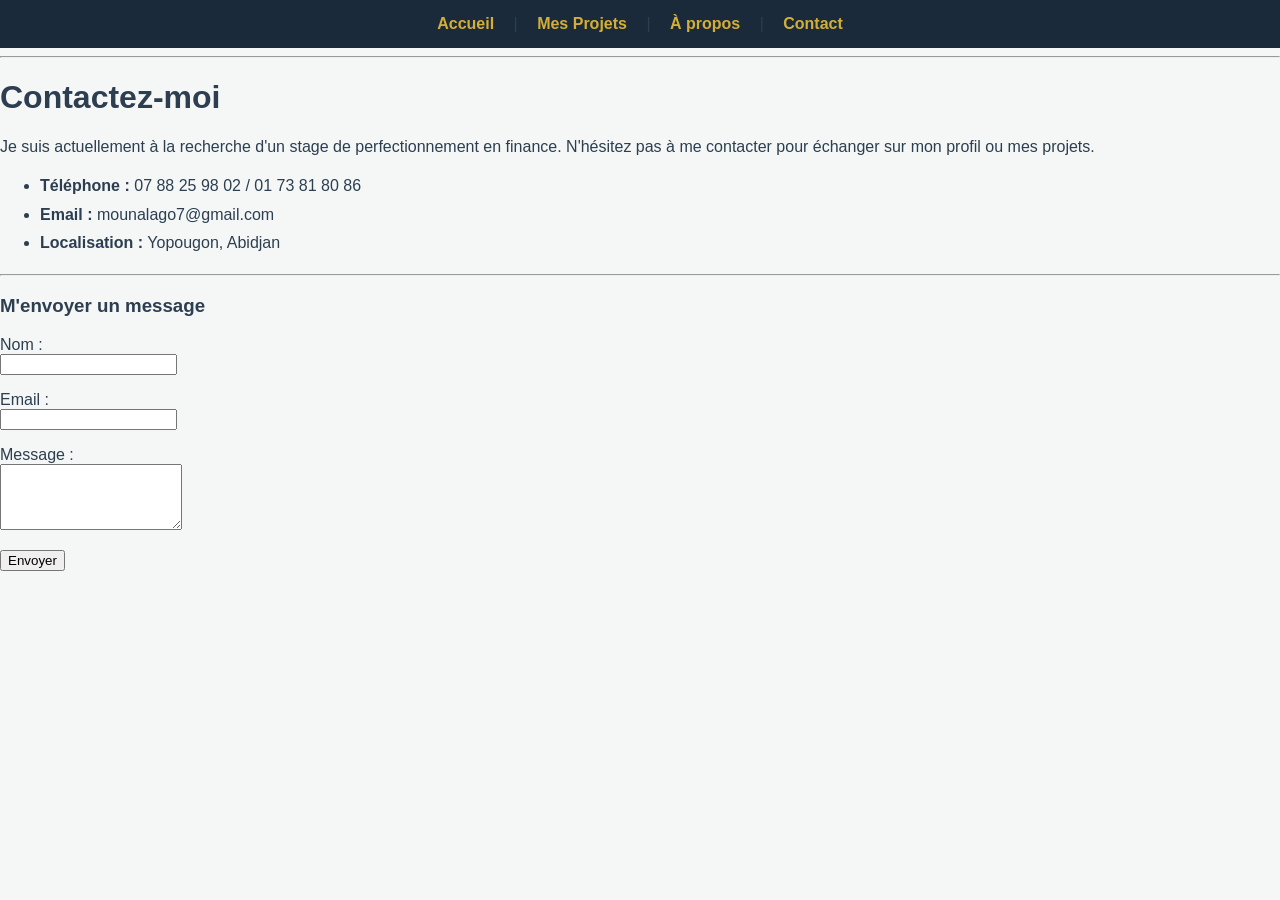
==== contact.html @ ef84bd19 "Add files via upload" ====
<!DOCTYPE html>
<html lang="fr">
<head>
    <meta charset="UTF-8">
    <link rel="stylesheet" href="style.css">
    <title>Mon Portfolio - Accueil</title>
</head>
<body>

    <nav>
        <a href="index.html">Accueil</a> | 
        <a href="projets.html">Mes Projets</a> | 
        <a href="propos.html">À propos</a> | 
        <a href="contact.html">Contact</a>
    </nav>

    <hr>

    <h1>Contactez-moi</h1>
    <p>Je suis actuellement à la recherche d'un stage de perfectionnement en finance. N'hésitez pas à me contacter pour échanger sur mon profil ou mes projets.</p>

    <ul>
        <li><strong>Téléphone :</strong> 07 88 25 98 02 / 01 73 81 80 86</li>
        <li><strong>Email :</strong> mounalago7@gmail.com</li>
        <li><strong>Localisation :</strong> Yopougon, Abidjan</li>
    </ul>

    <hr>

    <h3>M'envoyer un message</h3>
    <form id="contactForm">
        <p>
            <label>Nom :</label><br>
            <input type="text" id="nom" required>
        </p>
        <p>
            <label>Email :</label><br>
            <input type="email" id="email" required>
        </p>
        <p>
            <label>Message :</label><br>
            <textarea id="message" rows="4"></textarea>
        </p>
        <button type="submit">Envoyer</button>
    </form>

    <p id="confirmation" style="color: green; display: none;">Merci ! Votre message a bien été envoyé (simulation).</p>

    <script src="script.js"></script>

</body>
</html>
---- style.css ----
/* Design général */
body { font-family: 'Arial', sans-serif; background-color: #f4f7f6; color: #2c3e50; margin: 0; }
nav { background-color: #1a2a3a; padding: 15px; text-align: center; }
nav a { color: #d4af37; text-decoration: none; margin: 0 15px; font-weight: bold; }
.container { max-width: 900px; margin: 30px auto; background: white; padding: 30px; border-radius: 10px; box-shadow: 0 5px 15px rgba(0,0,0,0.1); }

/* Mise en page Flex */
.presentation-flex { display: flex; justify-content: space-between; align-items: center; gap: 30px; }
.image-box img { width: 250px; border-radius: 15px; border: 3px solid #d4af37; box-shadow: 0 5px 15px rgba(0,0,0,0.2); }

/* Jauges de compétences */
.skill-container { margin-bottom: 15px; }
.skill-info { display: flex; justify-content: space-between; font-weight: bold; margin-bottom: 5px; }
.barre-vide { width: 100%; background-color: #e0e0e0; border-radius: 10px; height: 10px; }
.barre-remplie { height: 100%; border-radius: 10px; background-color: #1abc9c; }
.finance { width: 90%; }
.excel { width: 85%; }
.web { width: 70%; }

/* Listes */
ul { line-height: 1.8; }
.hobbies li { list-style-type: "✨ "; margin-left: 20px; }
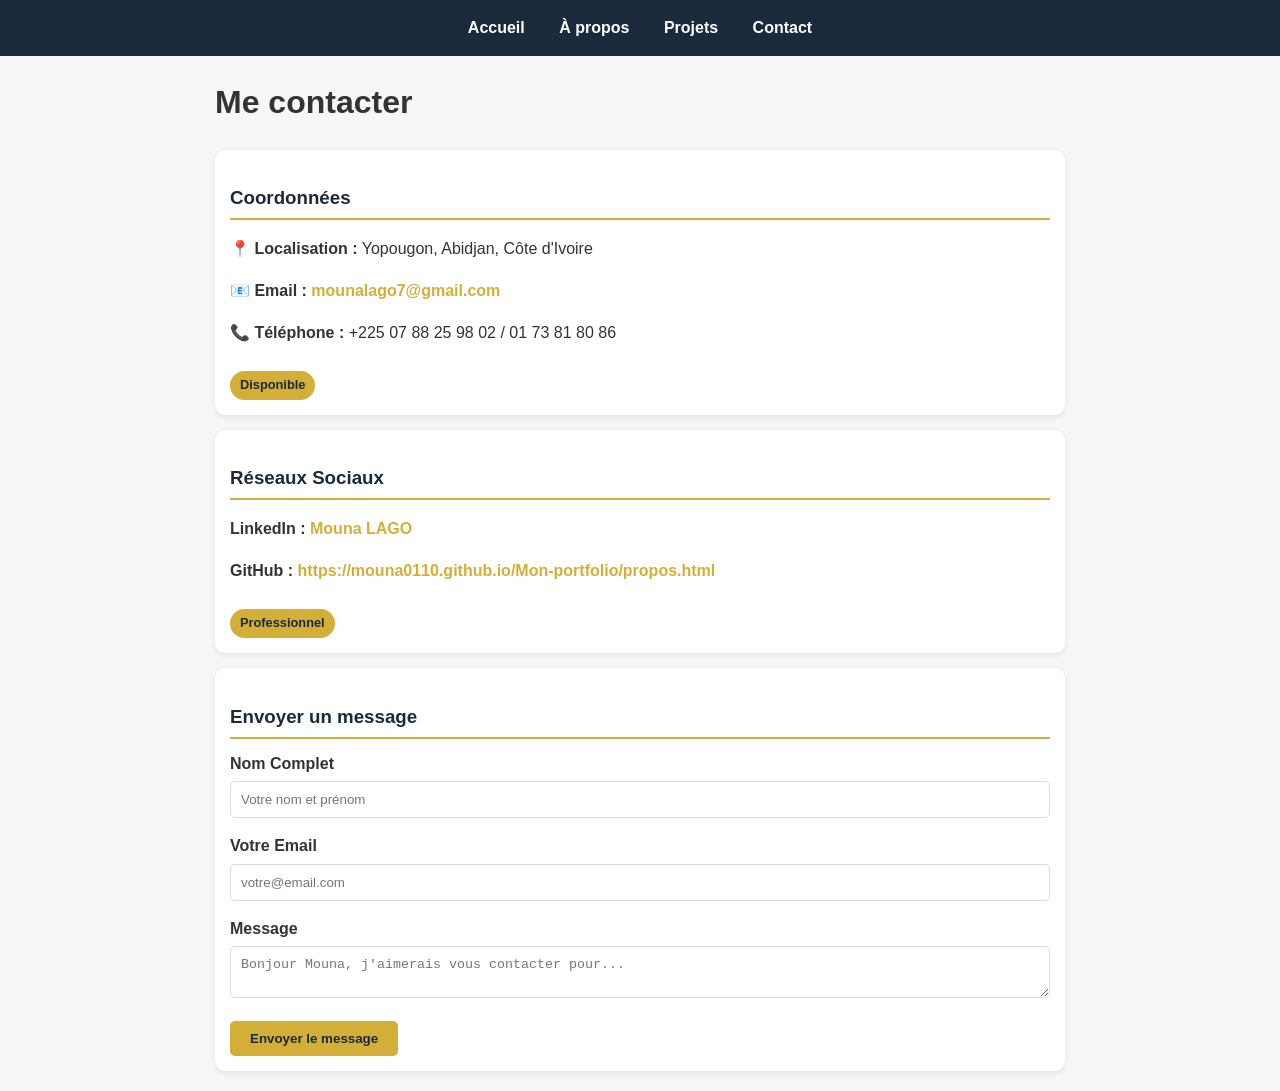
==== commit 74b46fa6: "Add files via upload" ====
--- a/contact.html
+++ b/contact.html
@@ -2,51 +2,60 @@
 <html lang="fr">
 <head>
     <meta charset="UTF-8">
+    <meta name="viewport" content="width=device-width, initial-scale=1.0">
+    <title>Contact - Mouna Martine Djédjé LAGO</title>
     <link rel="stylesheet" href="style.css">
-    <title>Mon Portfolio - Accueil</title>
 </head>
 <body>
-
     <nav>
-        <a href="index.html">Accueil</a> | 
-        <a href="projets.html">Mes Projets</a> | 
-        <a href="propos.html">À propos</a> | 
+        <a href="index.html">Accueil</a>
+        <a href="propos.html">À propos</a>
+        <a href="projets.html">Projets</a>
         <a href="contact.html">Contact</a>
     </nav>
 
-    <hr>
+    <div class="container">
+        <h1 class="page-title">Me contacter</h1>
 
-    <h1>Contactez-moi</h1>
-    <p>Je suis actuellement à la recherche d'un stage de perfectionnement en finance. N'hésitez pas à me contacter pour échanger sur mon profil ou mes projets.</p>
+        <section class="card-mini">
 
-    <ul>
-        <li><strong>Téléphone :</strong> 07 88 25 98 02 / 01 73 81 80 86</li>
-        <li><strong>Email :</strong> mounalago7@gmail.com</li>
-        <li><strong>Localisation :</strong> Yopougon, Abidjan</li>
-    </ul>
+        <h3 class="title-mini">Coordonnées</h3>
+            <div class="contact-list">
+                <p><strong>📍 Localisation :</strong> Yopougon, Abidjan, Côte d'Ivoire</p>    
+                <p><strong>📧 Email :</strong>     <a href="mailto:mounalago7@gmail.com" class="link-or">mounalago7@gmail.com</a>               </p>    
+                <p><strong>📞 Téléphone :</strong> +225 07 88 25 98 02 / 01 73 81 80 86</p>
+            </div>                                        
+            
+            <span class="badge">Disponible</span>
+        </section>
 
-    <hr>
+        <section class="card-mini">
+            <h3 class="title-mini">Réseaux Sociaux</h3>
+            <div class="contact-list">
+            <p><strong>LinkedIn :</strong> <a href=" " target="_blank" class="link-or">Mouna LAGO </a></p>
+            <p><strong>GitHub :</strong> <a href="https://mouna0110.github.io/Mon-portfolio/propos.html" target="_blank" class="link-or">https://mouna0110.github.io/Mon-portfolio/propos.html</a></p>
+            </div>
+            <span class="badge">Professionnel</span>
+        </section>
 
-    <h3>M'envoyer un message</h3>
-    <form id="contactForm">
-        <p>
-            <label>Nom :</label><br>
-            <input type="text" id="nom" required>
-        </p>
-        <p>
-            <label>Email :</label><br>
-            <input type="email" id="email" required>
-        </p>
-        <p>
-            <label>Message :</label><br>
-            <textarea id="message" rows="4"></textarea>
-        </p>
-        <button type="submit">Envoyer</button>
-    </form>
-
-    <p id="confirmation" style="color: green; display: none;">Merci ! Votre message a bien été envoyé (simulation).</p>
-
-    <script src="script.js"></script>
-
+        <section class="card-mini">
+            <h3 class="title-mini">Envoyer un message</h3>
+            <form class="contact-form">
+                <div class="form-group">
+                    <label>Nom Complet</label>
+                    <input type="text" placeholder="Votre nom et prénom">
+                </div>
+                <div class="form-group">
+                    <label>Votre Email</label>
+                    <input type="email" placeholder="votre@email.com">
+                </div>
+                <div class="form-group">
+                    <label>Message</label>
+                    <textarea placeholder="Bonjour Mouna, j'aimerais vous contacter pour..."></textarea>
+                </div>
+                <button type="submit" class="btn-or">Envoyer le message</button>
+            </form>
+        </section>
+    </div>
 </body>
-</html>+</html>         
--- a/style.css
+++ b/style.css
@@ -1,22 +1,163 @@
-/* Design général */
-body { font-family: 'Arial', sans-serif; background-color: #f4f7f6; color: #2c3e50; margin: 0; }
-nav { background-color: #1a2a3a; padding: 15px; text-align: center; }
-nav a { color: #d4af37; text-decoration: none; margin: 0 15px; font-weight: bold; }
-.container { max-width: 900px; margin: 30px auto; background: white; padding: 30px; border-radius: 10px; box-shadow: 0 5px 15px rgba(0,0,0,0.1); }
+/* --- 1. VARIABLES ET BASE --- */
+:root {
+    --marine: #1a2a3a;
+    --or: #d4af37;
+    --fond: #f4f7f6;
+}
 
-/* Mise en page Flex */
-.presentation-flex { display: flex; justify-content: space-between; align-items: center; gap: 30px; }
-.image-box img { width: 250px; border-radius: 15px; border: 3px solid #d4af37; box-shadow: 0 5px 15px rgba(0,0,0,0.2); }
+body { 
+    font-family: 'Segoe UI', Tahoma, Geneva, Verdana, sans-serif; 
+    background-color: var(--fond); 
+    margin: 0; 
+    color: #333; 
+    line-height: 1.6;
+}
 
-/* Jauges de compétences */
-.skill-container { margin-bottom: 15px; }
-.skill-info { display: flex; justify-content: space-between; font-weight: bold; margin-bottom: 5px; }
-.barre-vide { width: 100%; background-color: #e0e0e0; border-radius: 10px; height: 10px; }
-.barre-remplie { height: 100%; border-radius: 10px; background-color: #1abc9c; }
+/* --- 2. NAVIGATION --- */
+nav { 
+    background-color: var(--marine); 
+    padding: 15px; 
+    text-align: center; 
+    position: sticky;
+    top: 0;
+    z-index: 1000;
+}
+nav a { 
+    color: white; 
+    margin: 0 15px; 
+    text-decoration: none; 
+    font-weight: bold; 
+    transition: 0.3s;
+}
+nav a:hover { color: var(--or); }
+
+/* --- 3. MISE EN PAGE (CONTENEURS) --- */
+.container { 
+    max-width: 850px; 
+    margin: 20px auto; 
+    padding: 0 15px; 
+}
+
+.card { 
+    background: white; 
+    padding: 25px; 
+    border-radius: 12px; 
+    margin-bottom: 20px; 
+    box-shadow: 0 4px 10px rgba(0,0,0,0.1); 
+}
+
+.card-mini { 
+    background: white; 
+    padding: 15px; 
+    border-radius: 10px; 
+    margin-bottom: 15px; 
+    box-shadow: 0 2px 6px rgba(0,0,0,0.08); 
+}
+
+/* --- 4. ACCUEIL (HERO SECTION AJUSTÉE) --- */
+.hero { 
+    background-color: var(--marine); 
+    color: white; 
+    padding: 50px 20px; 
+}
+.hero-flex { 
+    display: flex; 
+    align-items: center; 
+    justify-content: space-between; /* Pour mettre la photo à droite */
+    max-width: 850px; 
+    margin: 0 auto; 
+    gap: 30px;
+    flex-wrap: wrap; 
+}
+.hero-text { flex: 1; }
+.hero-text h1 span { color: var(--or); }
+
+/* La photo en cercle à droite */
+.img-circle-right { 
+    width: 180px; 
+    height: 180px; 
+    border-radius: 50%; /* Cercle parfait */
+    border: 4px solid var(--or); 
+    object-fit: cover; 
+}
+
+/* --- 5. À PROPOS & FLEX --- */
+.flex-mini { 
+    display: flex; 
+    align-items: center; 
+    gap: 20px; 
+}
+.img-mini { 
+    width: 110px; 
+    height: 110px; 
+    border-radius: 10px; 
+    object-fit: cover; 
+    border: 2px solid var(--or); 
+}
+
+/* --- 6. SYSTÈME DE JAUGES (JAUNE OR) --- */
+.progress-bg, .bar-mini-bg { 
+    background-color: #eeeeee; 
+    border-radius: 10px; 
+    overflow: hidden; 
+}
+.progress-bg { height: 14px; margin-top: 8px; }
+.bar-mini-bg { height: 8px; margin-top: 5px; }
+
+.progress-bar, .bar-mini-fill { 
+    height: 100%; 
+    background-color: var(--or) !important; 
+    border-radius: 10px; 
+    transition: width 1s ease-in-out;
+}
+
 .finance { width: 90%; }
 .excel { width: 85%; }
 .web { width: 70%; }
 
-/* Listes */
-ul { line-height: 1.8; }
-.hobbies li { list-style-type: "✨ "; margin-left: 20px; }
+/* --- 7. BOUTONS INTERACTIFS --- */
+.btn-or { 
+    background-color: var(--or); 
+    color: var(--marine); 
+    padding: 10px 20px; 
+    border-radius: 5px; 
+    text-decoration: none; 
+    display: inline-block; 
+    font-weight: bold; 
+    border: none;
+    cursor: pointer;
+    transition: 0.3s;
+}
+.btn-or:hover { 
+    background-color: white; 
+    transform: scale(1.05); /* Petit effet de zoom au survol */
+}
+
+.badge { 
+    display: inline-block; 
+    background-color: var(--or); 
+    color: var(--marine); 
+    padding: 4px 10px; 
+    border-radius: 20px; 
+    font-size: 0.8rem; 
+    font-weight: bold; 
+    margin-top: 10px; 
+}
+
+.link-or { color: var(--or); text-decoration: none; font-weight: bold; }
+
+/* --- 8. FORMULAIRES & TITRES --- */
+.form-group { margin-bottom: 15px; }
+.form-group label { display: block; font-weight: bold; margin-bottom: 5px; }
+.form-group input, .form-group textarea { 
+    width: 100%; padding: 10px; border: 1px solid #ddd; border-radius: 5px; box-sizing: border-box;
+}
+
+.title-section { color: var(--marine); border-left: 4px solid var(--or); padding-left: 10px; margin-bottom: 15px; }
+.title-mini { color: var(--marine); border-bottom: 2px solid var(--or); padding-bottom: 5px; margin-bottom: 12px; }
+
+/* Responsive Mobile */
+@media (max-width: 600px) {
+    .hero-flex { flex-direction: column-reverse; text-align: center; }
+    .img-circle-right { margin-bottom: 20px; }
+}
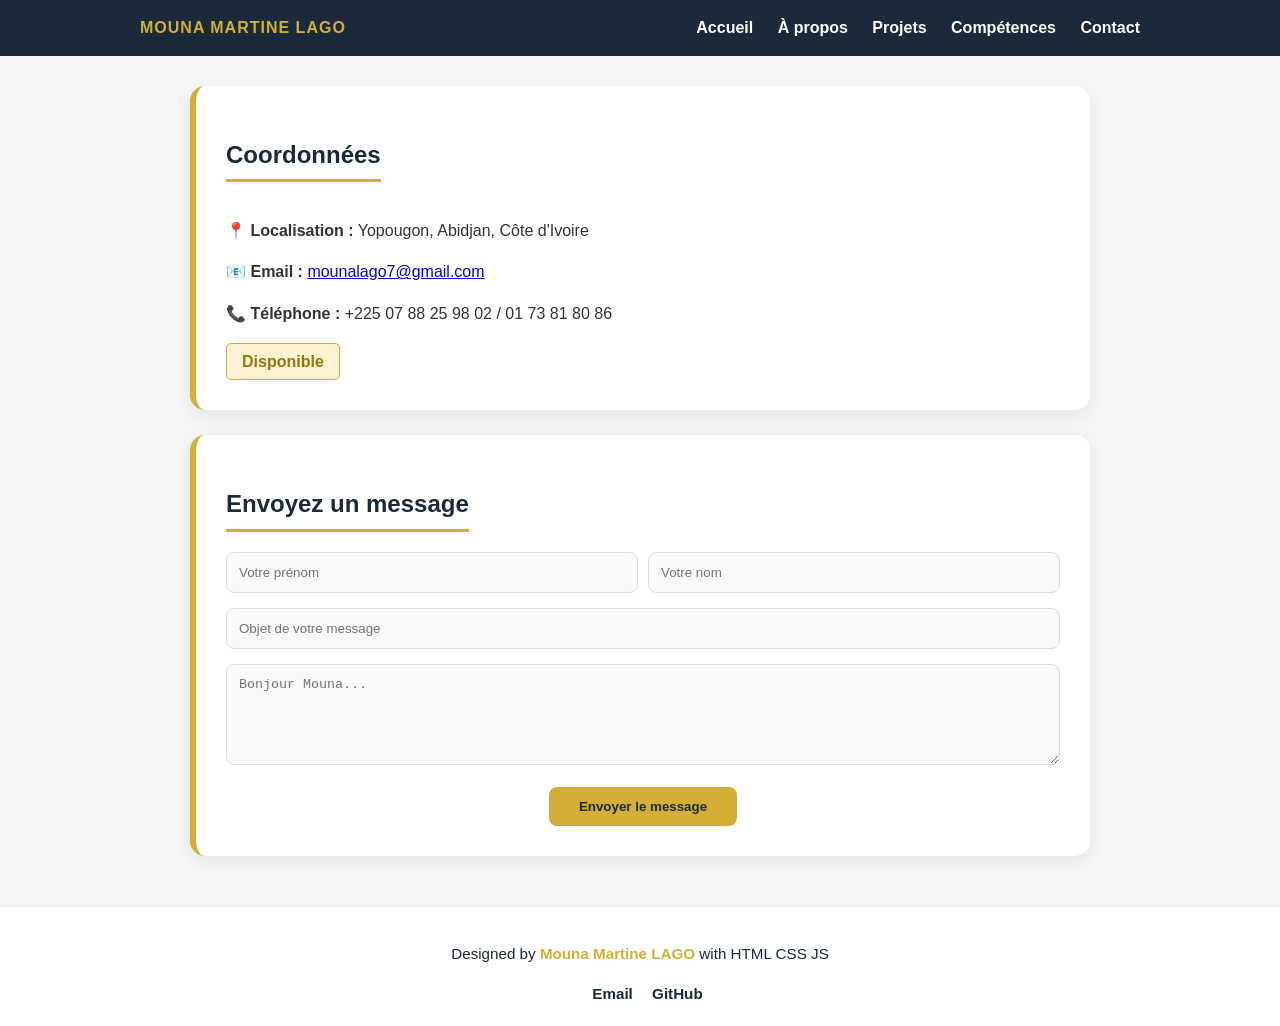
==== commit 56e9be02: "Add files via upload" ====
--- a/contact.html
+++ b/contact.html
@@ -3,59 +3,61 @@
 <head>
     <meta charset="UTF-8">
     <meta name="viewport" content="width=device-width, initial-scale=1.0">
-    <title>Contact - Mouna Martine Djédjé LAGO</title>
+    <title>Contact - Mouna Martine LAGO</title>
     <link rel="stylesheet" href="style.css">
 </head>
 <body>
     <nav>
-        <a href="index.html">Accueil</a>
-        <a href="propos.html">À propos</a>
-        <a href="projets.html">Projets</a>
-        <a href="contact.html">Contact</a>
+        <div class="nav-container">
+            <div class="logo">MOUNA MARTINE LAGO</div>
+            <div class="nav-links">
+                <a href="index.html">Accueil</a>
+                <a href="propos.html">À propos</a>
+                <a href="projets.html">Projets</a>
+                <a href="index.html#competences">Compétences</a>
+                <a href="contact.html">Contact</a>
+            </div>
+        </div>
     </nav>
 
     <div class="container">
-        <h1 class="page-title">Me contacter</h1>
+        <div class="card-premium">
+            <h2 class="titre-souligne">Coordonnées</h2>
+            <div class="infos-anciennes-liste">
+                <p>📍 <strong>Localisation :</strong> Yopougon, Abidjan, Côte d'Ivoire</p>
+                <p>📧 <strong>Email :</strong> <a href="mailto:mounalago7@gmail.com" class="lien-or">mounalago7@gmail.com</a></p>
+                <p>📞 <strong>Téléphone :</strong> +225 07 88 25 98 02 / 01 73 81 80 86</p>
+            </div>
+            <span class="mon-badge-dore">Disponible</span>
+        </div>
 
-        <section class="card-mini">
-
-        <h3 class="title-mini">Coordonnées</h3>
-            <div class="contact-list">
-                <p><strong>📍 Localisation :</strong> Yopougon, Abidjan, Côte d'Ivoire</p>    
-                <p><strong>📧 Email :</strong>     <a href="mailto:mounalago7@gmail.com" class="link-or">mounalago7@gmail.com</a>               </p>    
-                <p><strong>📞 Téléphone :</strong> +225 07 88 25 98 02 / 01 73 81 80 86</p>
-            </div>                                        
-            
-            <span class="badge">Disponible</span>
-        </section>
-
-        <section class="card-mini">
-            <h3 class="title-mini">Réseaux Sociaux</h3>
-            <div class="contact-list">
-            <p><strong>LinkedIn :</strong> <a href=" " target="_blank" class="link-or">Mouna LAGO </a></p>
-            <p><strong>GitHub :</strong> <a href="https://mouna0110.github.io/Mon-portfolio/propos.html" target="_blank" class="link-or">https://mouna0110.github.io/Mon-portfolio/propos.html</a></p>
-            </div>
-            <span class="badge">Professionnel</span>
-        </section>
-
-        <section class="card-mini">
-            <h3 class="title-mini">Envoyer un message</h3>
-            <form class="contact-form">
-                <div class="form-group">
-                    <label>Nom Complet</label>
-                    <input type="text" placeholder="Votre nom et prénom">
+        <div class="card-premium">
+            <h2 class="titre-souligne">Envoyez un message</h2>
+            <form class="form-premium-blanc">
+                <div class="form-row" style="display: flex; gap: 10px;">
+                    <input type="text" placeholder="Votre prénom" style="flex: 1;">
+                    <input type="text" placeholder="Votre nom" style="flex: 1;">
                 </div>
-                <div class="form-group">
-                    <label>Votre Email</label>
-                    <input type="email" placeholder="votre@email.com">
+                <input type="text" placeholder="Objet de votre message">
+                <textarea placeholder="Bonjour Mouna..." rows="5"></textarea>
+                <div style="text-align: center;">
+                    <button type="submit" class="btn-envoi-premium">Envoyer le message</button>
                 </div>
-                <div class="form-group">
-                    <label>Message</label>
-                    <textarea placeholder="Bonjour Mouna, j'aimerais vous contacter pour..."></textarea>
-                </div>
-                <button type="submit" class="btn-or">Envoyer le message</button>
+            </form>
+        </div>
+    </div>
             </form>
         </section>
     </div>
+
+    <footer class="footer-wireframe">    
+    <div class="footer-content">    
+                <p>Designed by <span>Mouna Martine LAGO</span> with HTML CSS JS</p>
+            <div class="footer-contacts">
+                <a href="mailto:mounalago7@gmail.com">Email</a>
+                <a href="https://github.com/mouna01111" target="_blank">GitHub</a>
+            </div>
+        </div>
+    </footer>
 </body>
-</html>         +</html>
--- a/style.css
+++ b/style.css
@@ -1,163 +1,277 @@
-/* --- 1. VARIABLES ET BASE --- */
 :root {
     --marine: #1a2a3a;
     --or: #d4af37;
     --fond: #f4f7f6;
 }
 
-body { 
-    font-family: 'Segoe UI', Tahoma, Geneva, Verdana, sans-serif; 
-    background-color: var(--fond); 
-    margin: 0; 
-    color: #333; 
-    line-height: 1.6;
-}
-
-/* --- 2. NAVIGATION --- */
-nav { 
-    background-color: var(--marine); 
-    padding: 15px; 
-    text-align: center; 
-    position: sticky;
-    top: 0;
-    z-index: 1000;
-}
-nav a { 
-    color: white; 
-    margin: 0 15px; 
-    text-decoration: none; 
-    font-weight: bold; 
-    transition: 0.3s;
-}
-nav a:hover { color: var(--or); }
-
-/* --- 3. MISE EN PAGE (CONTENEURS) --- */
-.container { 
-    max-width: 850px; 
-    margin: 20px auto; 
-    padding: 0 15px; 
-}
-
-.card { 
-    background: white; 
-    padding: 25px; 
-    border-radius: 12px; 
-    margin-bottom: 20px; 
-    box-shadow: 0 4px 10px rgba(0,0,0,0.1); 
-}
-
-.card-mini { 
-    background: white; 
-    padding: 15px; 
-    border-radius: 10px; 
-    margin-bottom: 15px; 
-    box-shadow: 0 2px 6px rgba(0,0,0,0.08); 
-}
-
-/* --- 4. ACCUEIL (HERO SECTION AJUSTÉE) --- */
-.hero { 
-    background-color: var(--marine); 
-    color: white; 
-    padding: 50px 20px; 
-}
-.hero-flex { 
-    display: flex; 
-    align-items: center; 
-    justify-content: space-between; /* Pour mettre la photo à droite */
-    max-width: 850px; 
-    margin: 0 auto; 
-    gap: 30px;
-    flex-wrap: wrap; 
-}
-.hero-text { flex: 1; }
+body { font-family: 'Segoe UI', sans-serif; background: var(--fond); margin: 0; color: #333; line-height: 1.6; }
+html { scroll-behavior: smooth; }
+
+/* NAVIGATION */
+nav { background: var(--marine); padding: 15px 0; position: sticky; top: 0; z-index: 1000; }
+.nav-container { display: flex; justify-content: space-between; align-items: center; max-width: 1000px; margin: 0 auto; padding: 0 20px; }
+.logo { color: var(--or); font-weight: bold; text-transform: uppercase; letter-spacing: 1px; }
+.nav-links a { color: white; margin-left: 20px; text-decoration: none; font-weight: bold; transition: 0.3s; }
+.nav-links a:hover { color: var(--or); }
+
+/* HERO SECTION */
+.hero { background: var(--marine); color: white; padding: 60px 20px; }
+.hero-flex { display: flex; align-items: center; justify-content: space-between; max-width: 900px; margin: 0 auto; gap: 40px; }
 .hero-text h1 span { color: var(--or); }
-
-/* La photo en cercle à droite */
-.img-circle-right { 
-    width: 180px; 
-    height: 180px; 
-    border-radius: 50%; /* Cercle parfait */
-    border: 4px solid var(--or); 
-    object-fit: cover; 
-}
-
-/* --- 5. À PROPOS & FLEX --- */
-.flex-mini { 
-    display: flex; 
-    align-items: center; 
-    gap: 20px; 
-}
-.img-mini { 
-    width: 110px; 
-    height: 110px; 
-    border-radius: 10px; 
-    object-fit: cover; 
-    border: 2px solid var(--or); 
-}
-
-/* --- 6. SYSTÈME DE JAUGES (JAUNE OR) --- */
-.progress-bg, .bar-mini-bg { 
-    background-color: #eeeeee; 
-    border-radius: 10px; 
-    overflow: hidden; 
-}
-.progress-bg { height: 14px; margin-top: 8px; }
-.bar-mini-bg { height: 8px; margin-top: 5px; }
-
-.progress-bar, .bar-mini-fill { 
-    height: 100%; 
-    background-color: var(--or) !important; 
-    border-radius: 10px; 
-    transition: width 1s ease-in-out;
-}
-
-.finance { width: 90%; }
-.excel { width: 85%; }
-.web { width: 70%; }
-
-/* --- 7. BOUTONS INTERACTIFS --- */
-.btn-or { 
-    background-color: var(--or); 
-    color: var(--marine); 
-    padding: 10px 20px; 
-    border-radius: 5px; 
-    text-decoration: none; 
-    display: inline-block; 
-    font-weight: bold; 
-    border: none;
-    cursor: pointer;
-    transition: 0.3s;
-}
-.btn-or:hover { 
-    background-color: white; 
-    transform: scale(1.05); /* Petit effet de zoom au survol */
-}
-
-.badge { 
-    display: inline-block; 
-    background-color: var(--or); 
-    color: var(--marine); 
-    padding: 4px 10px; 
-    border-radius: 20px; 
-    font-size: 0.8rem; 
-    font-weight: bold; 
-    margin-top: 10px; 
-}
-
+.img-circle-right { width: 180px; height: 180px; border-radius: 50%; border: 4px solid var(--or); object-fit: cover; }
+
+/* COMPÉTENCES (Style Wireframe) */
+.card-skills, .card { background: white; padding: 30px; border-radius: 12px; margin-bottom: 30px; box-shadow: 0 4px 10px rgba(0,0,0,0.1); }
+.skills-container { display: flex; gap: 40px; flex-wrap: wrap; }
+.skill-column { flex: 1; min-width: 280px; }
+.skill-column h3 { color: var(--marine); border-bottom: 2px solid var(--or); padding-bottom: 5px; }
+.bar-bg { background: #eee; height: 10px; border-radius: 5px; margin: 10px 0; overflow: hidden; }
+.bar-fill { height: 100%; background: var(--or); transition: 1s ease-in-out; }
+
+/* PROJETS */
+.projects-grid { display: grid; grid-template-columns: repeat(auto-fit, minmax(200px, 1fr)); gap: 20px; }
+.project-item { background: white; padding: 20px; border-radius: 10px; border-bottom: 4px solid var(--or); text-align: center; box-shadow: 0 2px 5px rgba(0,0,0,0.1); }
+
+/* CONTACT WIREFRAME (Sombre) */
+.card-contact-wireframe { background: var(--marine); color: white; padding: 40px; border-radius: 15px; border: 1px solid var(--or); }
+.contact-header-theme h2 span, .contact-header-theme p span { color: var(--or); }
+.wireframe-form-theme label { color: var(--or); display: block; margin-bottom: 5px; font-size: 0.9rem; }
+.wireframe-form-theme input, .wireframe-form-theme textarea { width: 100%; padding: 12px; margin-bottom: 15px; border-radius: 8px; border: 1px solid rgba(212,175,55,0.3); background: rgba(255,255,255,0.05); color: white; box-sizing: border-box; }
+.btn-contact-or { background: var(--or); color: var(--marine); padding: 12px 30px; border: none; border-radius: 5px; font-weight: bold; cursor: pointer; width: 100%; max-width: 200px; }
+
+/* BOUTONS ET ACCENTS */
+.btn-or, .btn-cv-small, .btn-project { background: var(--or); color: var(--marine); padding: 10px 20px; border-radius: 5px; text-decoration: none; font-weight: bold; display: inline-block; transition: 0.3s; border: none; }
+.btn-or:hover, .btn-cv-small:hover { background: white; transform: translateY(-2px); }
 .link-or { color: var(--or); text-decoration: none; font-weight: bold; }
 
-/* --- 8. FORMULAIRES & TITRES --- */
-.form-group { margin-bottom: 15px; }
-.form-group label { display: block; font-weight: bold; margin-bottom: 5px; }
-.form-group input, .form-group textarea { 
-    width: 100%; padding: 10px; border: 1px solid #ddd; border-radius: 5px; box-sizing: border-box;
-}
-
-.title-section { color: var(--marine); border-left: 4px solid var(--or); padding-left: 10px; margin-bottom: 15px; }
-.title-mini { color: var(--marine); border-bottom: 2px solid var(--or); padding-bottom: 5px; margin-bottom: 12px; }
-
-/* Responsive Mobile */
-@media (max-width: 600px) {
-    .hero-flex { flex-direction: column-reverse; text-align: center; }
-    .img-circle-right { margin-bottom: 20px; }
+/* FOOTER */
+.footer-wireframe { background: white; padding: 20px 0; border-top: 1px solid #eee; margin-top: 50px; text-align: center; }
+.footer-content span { color: var(--or); font-weight: bold; }
+.footer-contacts a { margin-left: 15px; color: var(--marine); text-decoration: none; font-weight: bold; }
+
+/* RESPONSIVE */
+@media (max-width: 768px) {
+    .hero-flex, .nav-container, .form-row { flex-direction: column; text-align: center; }
+    .nav-links { margin-top: 10px; }
+    .nav-links a { margin: 0 10px; }
+}
+
+
+
+
+
+
+:root {
+    --marine: #1a2a3a;
+    --or: #d4af37;
+    --fond: #f4f7f6;
+    --blanc: #ffffff;
+}
+
+body { font-family: 'Segoe UI', sans-serif; background: var(--fond); margin: 0; color: #333; line-height: 1.6; }
+
+/* 1. NAVIGATION (Identique partout) */
+nav { background: var(--marine); padding: 15px 0; position: sticky; top: 0; z-index: 1000; }
+.nav-container { display: flex; justify-content: space-between; align-items: center; max-width: 1000px; margin: 0 auto; padding: 0 20px; }
+.logo { color: var(--or); font-weight: bold; text-transform: uppercase; }
+.nav-links a { color: white; margin-left: 20px; text-decoration: none; font-weight: bold; }
+.nav-links a:hover { color: var(--or); }
+
+/* 2. ACCUEIL WIREFRAME (Ne pas toucher) */
+.hero { background: var(--marine); color: white; padding: 60px 20px; }
+.hero-flex { display: flex; align-items: center; justify-content: space-between; max-width: 900px; margin: 0 auto; }
+.img-circle-right { width: 180px; height: 180px; border-radius: 50%; border: 4px solid var(--or); object-fit: cover; }
+.card-contact-wireframe { background: var(--marine); color: white; padding: 40px; border-radius: 15px; border: 1px solid var(--or); margin-top: 30px; }
+.text-or { color: var(--or); }
+
+/* 3. STYLE PREMIUM (Pour les onglets À Propos et Contact uniquement) */
+.container { max-width: 900px; margin: 30px auto; padding: 0 20px; }
+.card-premium { background: white; padding: 35px; border-radius: 15px; box-shadow: 0 10px 30px rgba(0,0,0,0.1); margin-bottom: 30px; }
+.about-flex-layout { display: flex; gap: 40px; align-items: center; }
+.img-propos-premium { width: 280px; height: 320px; object-fit: cover; border-radius: 12px; border: 4px solid var(--or); }
+.titre-souligne { color: var(--marine); border-bottom: 3px solid var(--or); display: inline-block; padding-bottom: 5px; margin-bottom: 20px; }
+.mon-badge-dore { display: inline-block; padding: 5px 15px; background: #fdf2d0; color: #947610; border-radius: 5px; border: 1px solid var(--or); font-weight: bold; }
+.btn-cv-accueil { background: var(--or); color: var(--marine); padding: 12px 25px; border-radius: 8px; text-decoration: none; font-weight: bold; display: inline-block; margin-top: 20px; }
+.btn-cv-accueil:hover { background: white; }
+
+/* Formulaire des onglets (sur fond blanc) */
+.form-premium-blanc input, .form-premium-blanc textarea { width: 100%; padding: 12px; margin-bottom: 15px; border-radius: 8px; border: 1px solid #ddd; background: #f9f9f9; box-sizing: border-box; }
+.btn-envoi-premium { background: var(--or); color: var(--marine); padding: 12px 30px; border: none; border-radius: 8px; font-weight: bold; cursor: pointer; }
+
+@media (max-width: 768px) { .about-flex-layout, .hero-flex, .nav-container { flex-direction: column; text-align: center; } }
+
+
+
+
+
+
+
+
+
+
+
+/* --- PROTECTION ET STYLE DES ONGLETS (À PROPOS & CONTACT) --- */
+.card-premium {
+    background: white !important; /* Force le fond blanc */
+    padding: 35px;
+    border-radius: 15px;
+    box-shadow: 0 10px 30px rgba(0,0,0,0.1); /* L'ombre que tu aimes */
+    margin-bottom: 30px;
+    border-left: 6px solid #d4af37; /* Le trait doré à gauche */
+}
+
+.titre-souligne {
+    color: #1a2a3a;
+    border-bottom: 3px solid #d4af37;
+    display: inline-block;
+    padding-bottom: 5px;
+    margin-bottom: 20px;
+}
+
+.mon-badge-dore {
+    display: inline-block;
+    padding: 5px 15px;
+    background: #fdf2d0;
+    color: #947610;
+    border-radius: 5px;
+    border: 1px solid #d4af37;
+    font-weight: bold;
+}
+
+.form-premium-blanc input, .form-premium-blanc textarea {
+    width: 100%; padding: 12px; margin-bottom: 15px; border: 1px solid #ddd; 
+    border-radius: 8px; background: #f9f9f9; box-sizing: border-box;
+}
+
+.btn-envoi-premium {
+    background: #d4af37; color: #1a2a3a; padding: 12px 30px; 
+    border: none; border-radius: 8px; font-weight: bold; cursor: pointer;
+}
+
+.btn-envoi-premium:hover { background: #1a2a3a; color: #d4af37; }
+
+
+
+
+
+
+
+
+
+
+/* --- STYLE PAGE PROJETS --- */
+
+.titre-principal-projets {
+    text-align: center;
+    color: #1a2a3a;
+    margin-bottom: 40px;
+    font-size: 2rem;
+}
+
+/* Badge de catégorie (Bureautique, Finance, Digital) */
+.badge-categorie {
+    display: inline-block;
+    padding: 4px 12px;
+    background: #fdf2d0;
+    color: #947610;
+    border-radius: 20px;
+    font-size: 0.85rem;
+    font-weight: bold;
+    margin-bottom: 10px;
+    border: 1px solid #d4af37;
+}
+
+.date-lieu {
+    color: #666;
+    font-size: 0.9rem;
+    margin-bottom: 15px;
+}
+
+/* Liste des tâches avec puces dorées */
+.liste-projets {
+    list-style: none;
+    padding: 0;
+    margin-top: 15px;
+}
+
+.liste-projets li {
+    position: relative;
+    padding-left: 25px;
+    margin-bottom: 10px;
+    line-height: 1.5;
+}
+
+.liste-projets li::before {
+    content: "•";
+    color: #d4af37;
+    font-weight: bold;
+    font-size: 1.5rem;
+    position: absolute;
+    left: 0;
+    top: -5px;
+}
+
+/* Espacement spécifique pour les titres H3 dans les projets */
+.card-premium h3 {
+    color: #1a2a3a;
+    margin-top: 15px;
+    font-size: 1.2rem;
+}
+
+
+
+
+
+
+
+
+
+
+/* --- STYLE GLOBAL DES CARTES PREMIUM --- */
+.card-premium {
+    background: white;
+    padding: 30px;
+    border-radius: 15px;
+    box-shadow: 0 5px 20px rgba(0,0,0,0.08);
+    margin-bottom: 25px;
+}
+
+.titre-souligne {
+    border-bottom: 3px solid #d4af37;
+    display: inline-block;
+    padding-bottom: 5px;
+    margin-bottom: 20px;
+    color: #1a2a3a;
+}
+
+/* --- PHOTO ET PRÉSENTATION --- */
+.about-flex-layout { display: flex; gap: 30px; align-items: center; flex-wrap: wrap; }
+.img-propos-premium { width: 220px; border-radius: 12px; border: 4px solid #d4af37; object-fit: cover; }
+.mon-badge-dore { display: inline-block; padding: 5px 15px; background: #fdf2d0; color: #947610; border-radius: 5px; font-weight: bold; }
+
+/* --- JAUGES DORÉES --- */
+.skill-container { margin-bottom: 15px; }
+.skill-info { display: flex; justify-content: space-between; font-weight: bold; margin-bottom: 5px; }
+.progress-bar-bg { background: #eee; height: 10px; border-radius: 5px; overflow: hidden; }
+.progress-bar-fill { background: #d4af37; height: 100%; border-radius: 5px; }
+
+/* --- LISTES ET PUCES --- */
+.liste-simple, .liste-interets { list-style: none; padding: 0; }
+.liste-simple li, .liste-interets li { margin-bottom: 12px; display: flex; align-items: flex-start; }
+.puce-dorée { width: 8px; height: 8px; background: #d4af37; border-radius: 50%; margin-right: 12px; margin-top: 6px; flex-shrink: 0; }
+
+
+
+footer {
+    text-align: center;
+    padding: 25px 0;
+    background-color: #ffffff; /* Fond blanc propre comme le prof */
+    color: #1a2a3a;           /* Votre bleu nuit pour le texte de base */
+    font-size: 0.95rem;
+    border-top: 1px solid #f0f0f0; 
+}
+
+.mon-nom-dore {
+    color: #d4af37;           /* Votre doré signature */
+    font-weight: bold;        /* Pour que votre nom ressorte bien */
 }
